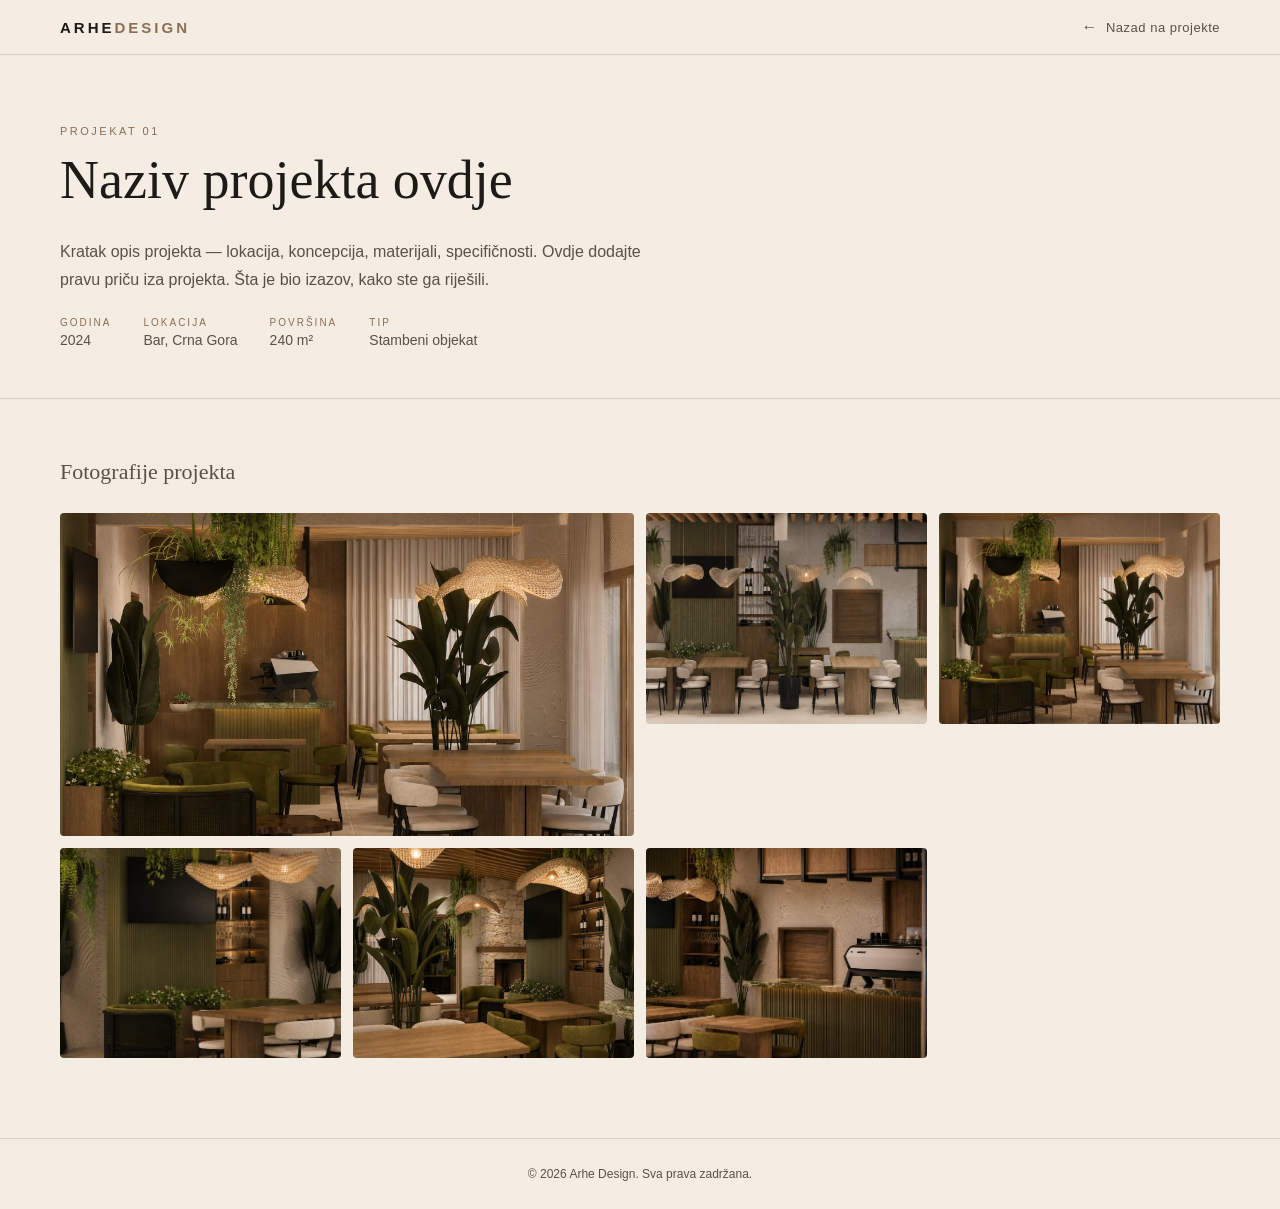
==== projekat-01.html @ 77ddf3cf "Fresh start" ====
<!DOCTYPE html>
<html lang="sr">
<head>
  <meta charset="UTF-8"/>
  <meta name="viewport" content="width=device-width, initial-scale=1.0"/>
  <title>Projekat 01 – Arhe Design</title>
  <style>
    *, *::before, *::after { margin: 0; padding: 0; box-sizing: border-box; }

    :root {
      --cream:     #f4ede4;
      --cream-alt: #ede3d8;
      --sand:      #d6c9b8;
      --ink:       #1e1a17;
      --ink-soft:  #5a5049;
      --accent:    #8c6e52;
      --border:    #ddd0c3;
    }

    body {
      background: var(--cream);
      color: var(--ink);
      font-family: "Helvetica Neue", Arial, sans-serif;
      -webkit-font-smoothing: antialiased;
    }

    /* ---- HEADER ---- */
    header {
      position: sticky; top: 0; z-index: 100;
      display: flex; align-items: center; justify-content: space-between;
      padding: 18px 60px;
      background: rgba(244, 237, 228, 0.92);
      backdrop-filter: blur(8px);
      border-bottom: 1px solid var(--border);
    }
    .logo { font-size: 15px; font-weight: 700; letter-spacing: 3px; text-decoration: none; color: var(--ink); }
    .logo span { color: var(--accent); }
    .back-link {
      display: flex; align-items: center; gap: 8px;
      text-decoration: none; color: var(--ink-soft);
      font-size: 13px; letter-spacing: 0.5px;
      transition: color 0.2s;
    }
    .back-link:hover { color: var(--accent); }
    .back-link::before { content: '←'; font-size: 16px; }

    /* ---- HERO ---- */
    .project-hero {
      padding: 70px 60px 50px;
      border-bottom: 1px solid var(--border);
    }
    .project-hero .eyebrow {
      font-size: 11px; letter-spacing: 2.5px; text-transform: uppercase;
      color: var(--accent); margin-bottom: 14px;
    }
    .project-hero h1 {
      font-family: Georgia, serif; font-weight: 400;
      font-size: clamp(28px, 5vw, 54px); line-height: 1.1;
      margin-bottom: 20px;
    }
    .project-meta {
      display: flex; flex-wrap: wrap; gap: 32px;
      margin-top: 24px;
    }
    .meta-item { display: flex; flex-direction: column; gap: 4px; }
    .meta-label { font-size: 10px; letter-spacing: 2px; text-transform: uppercase; color: var(--accent); }
    .meta-value { font-size: 14px; color: var(--ink-soft); }

    .project-desc {
      max-width: 620px; color: var(--ink-soft);
      font-size: 16px; line-height: 1.7; margin-top: 28px;
    }

    /* ---- GALLERY ---- */
    .gallery-section { padding: 60px 60px 80px; }
    .gallery-section h2 {
      font-family: Georgia, serif; font-weight: 400;
      font-size: 22px; margin-bottom: 28px; color: var(--ink-soft);
    }

    .gallery {
      display: grid;
      grid-template-columns: repeat(auto-fill, minmax(280px, 1fr));
      gap: 12px;
    }

    /* First image spans 2 columns as featured */
    .gallery-item:first-child {
      grid-column: span 2;
    }

    .gallery-item {
      aspect-ratio: 4/3;
      overflow: hidden;
      border-radius: 4px;
      cursor: pointer;
      background: var(--sand);
      position: relative;
    }
    .gallery-item:first-child { aspect-ratio: 16/9; }

    .gallery-item img {
      width: 100%; height: 100%;
      object-fit: cover;
      display: block;
      transition: transform 0.4s ease;
    }
    .gallery-item:hover img { transform: scale(1.04); }

    /* Overlay hint */
    .gallery-item::after {
      content: '⊕';
      position: absolute; top: 50%; left: 50%;
      transform: translate(-50%, -50%) scale(0.7);
      font-size: 32px; color: white;
      opacity: 0; transition: opacity 0.25s, transform 0.25s;
      pointer-events: none;
      text-shadow: 0 2px 8px rgba(0,0,0,0.4);
    }
    .gallery-item:hover::after { opacity: 1; transform: translate(-50%, -50%) scale(1); }

    /* Placeholder when no image */
    .gallery-item .placeholder {
      width: 100%; height: 100%;
      display: flex; flex-direction: column;
      align-items: center; justify-content: center;
      gap: 8px;
      color: var(--ink-soft);
      font-size: 13px; letter-spacing: 1px;
      background: var(--sand);
    }
    .gallery-item .placeholder span { font-size: 28px; opacity: 0.4; }

    /* ---- LIGHTBOX ---- */
    .lightbox {
      display: none;
      position: fixed; inset: 0; z-index: 1000;
      background: rgba(20, 16, 14, 0.94);
      align-items: center; justify-content: center;
    }
    .lightbox.active { display: flex; }

    .lightbox img {
      max-width: 90vw; max-height: 88vh;
      object-fit: contain;
      border-radius: 3px;
      box-shadow: 0 24px 64px rgba(0,0,0,0.5);
    }

    .lb-close {
      position: absolute; top: 24px; right: 30px;
      font-size: 28px; color: white; cursor: pointer;
      background: none; border: none; line-height: 1;
      opacity: 0.7; transition: opacity 0.2s;
    }
    .lb-close:hover { opacity: 1; }

    .lb-prev, .lb-next {
      position: absolute; top: 50%; transform: translateY(-50%);
      font-size: 22px; color: white; cursor: pointer;
      background: rgba(255,255,255,0.1); border: none;
      width: 48px; height: 48px; border-radius: 50%;
      display: flex; align-items: center; justify-content: center;
      transition: background 0.2s; backdrop-filter: blur(4px);
    }
    .lb-prev { left: 24px; }
    .lb-next { right: 24px; }
    .lb-prev:hover, .lb-next:hover { background: rgba(255,255,255,0.2); }

    .lb-counter {
      position: absolute; bottom: 24px; left: 50%; transform: translateX(-50%);
      font-size: 12px; color: rgba(255,255,255,0.5); letter-spacing: 1.5px;
    }

    /* ---- FOOTER ---- */
    footer {
      text-align: center; padding: 28px;
      font-size: 12px; color: var(--ink-soft);
      border-top: 1px solid var(--border);
    }

    /* ---- RESPONSIVE ---- */
    @media (max-width: 768px) {
      header { padding: 16px 20px; }
      .project-hero { padding: 40px 20px 32px; }
      .gallery-section { padding: 40px 20px 60px; }
      .gallery-item:first-child { grid-column: span 1; aspect-ratio: 4/3; }
      .gallery { grid-template-columns: 1fr 1fr; gap: 8px; }
      .lb-prev { left: 10px; }
      .lb-next { right: 10px; }
    }
    @media (max-width: 480px) {
      .gallery { grid-template-columns: 1fr; }
    }
  </style>
</head>
<body>

  <header>
    <a href="index.html" class="logo">ARHE<span>DESIGN</span></a>
    <a href="index.html#projects" class="back-link">Nazad na projekte</a>
  </header>

  <!-- PROJECT INFO -->
  <div class="project-hero">
    <p class="eyebrow">Projekat 01</p>
    <h1>Naziv projekta ovdje</h1>
    <p class="project-desc">
      Kratak opis projekta — lokacija, koncepcija, materijali, specifičnosti. 
      Ovdje dodajte pravu priču iza projekta. Šta je bio izazov, kako ste ga riješili.
    </p>
    <div class="project-meta">
      <div class="meta-item">
        <span class="meta-label">Godina</span>
        <span class="meta-value">2024</span>
      </div>
      <div class="meta-item">
        <span class="meta-label">Lokacija</span>
        <span class="meta-value">Bar, Crna Gora</span>
      </div>
      <div class="meta-item">
        <span class="meta-label">Površina</span>
        <span class="meta-value">240 m²</span>
      </div>
      <div class="meta-item">
        <span class="meta-label">Tip</span>
        <span class="meta-value">Stambeni objekat</span>
      </div>
    </div>
  </div>

  <!-- GALLERY -->
  <div class="gallery-section">
    <h2>Fotografije projekta</h2>

    <!--
      KAKO DODATI SLIKE:
      Zamijenite "placeholder" div-ove sa:
        <div class="gallery-item">
          <img src="projekat-01/slika-1.jpg" alt="Opis slike">
        </div>

      Preporučena organizacija fajlova:
        projekat-01/
          slika-1.jpg
          slika-2.jpg
          ...
    -->

    <div class="gallery" id="gallery">

      <div class="gallery-item">
        <img src="images/projekat-1/slika1.1.jpg" alt="Slika 1.1">
      </div>
      <div class="gallery-item">
        <img src="images/projekat-1/slika1.2.jpg" alt="Slika 1.2">
      </div>
      <div class="gallery-item">
        <img src="images/projekat-1/slika1.3.jpg" alt="Slika 1.3">
      </div>
      <div class="gallery-item">
        <img src="images/projekat-1/slika1.4.jpg" alt="Slika 1.4">
      </div>
      <div class="gallery-item">
        <img src="images/projekat-1/slika1.5.jpg" alt="Slika 1.5">
      </div>
      <div class="gallery-item">
        <img src="images/projekat-1/slika1.6.jpg" alt="Slika 1.6">
      </div>

    </div>
  </div>

  <!-- LIGHTBOX -->
  <div class="lightbox" id="lightbox" role="dialog" aria-modal="true" aria-label="Pregled slike">
    <button class="lb-close" id="lb-close" aria-label="Zatvori">✕</button>
    <button class="lb-prev" id="lb-prev" aria-label="Prethodna">‹</button>
    <img id="lb-img" src="" alt=""/>
    <button class="lb-next" id="lb-next" aria-label="Sljedeća">›</button>
    <p class="lb-counter" id="lb-counter"></p>
  </div>

  <footer>
    <p>© 2026 Arhe Design. Sva prava zadržana.</p>
  </footer>

  <script>
    const gallery   = document.getElementById('gallery');
    const lightbox  = document.getElementById('lightbox');
    const lbImg     = document.getElementById('lb-img');
    const lbCounter = document.getElementById('lb-counter');

    // Collect only items that have a real <img> (not placeholders)
    let images = [];
    let current = 0;

    function buildImageList() {
      images = [...gallery.querySelectorAll('.gallery-item img')];
    }

    function openLightbox(index) {
      buildImageList();
      if (!images.length) return;
      current = index;
      showImage(current);
      lightbox.classList.add('active');
      document.body.style.overflow = 'hidden';
    }

    function closeLightbox() {
      lightbox.classList.remove('active');
      document.body.style.overflow = '';
    }

    function showImage(index) {
      lbImg.src = images[index].src;
      lbImg.alt = images[index].alt;
      lbCounter.textContent = `${index + 1} / ${images.length}`;
    }

    function prev() { current = (current - 1 + images.length) % images.length; showImage(current); }
    function next() { current = (current + 1) % images.length; showImage(current); }

    // Attach click to gallery items
    gallery.addEventListener('click', e => {
      const item = e.target.closest('.gallery-item');
      if (!item) return;
      buildImageList();
      const img = item.querySelector('img');
      if (!img) return;
      const idx = images.indexOf(img);
      if (idx !== -1) openLightbox(idx);
    });

    document.getElementById('lb-close').addEventListener('click', closeLightbox);
    document.getElementById('lb-prev').addEventListener('click', prev);
    document.getElementById('lb-next').addEventListener('click', next);

    // Click outside image closes
    lightbox.addEventListener('click', e => { if (e.target === lightbox) closeLightbox(); });

    // Keyboard navigation
    document.addEventListener('keydown', e => {
      if (!lightbox.classList.contains('active')) return;
      if (e.key === 'ArrowLeft')  prev();
      if (e.key === 'ArrowRight') next();
      if (e.key === 'Escape')     closeLightbox();
    });
  </script>

</body>
</html>
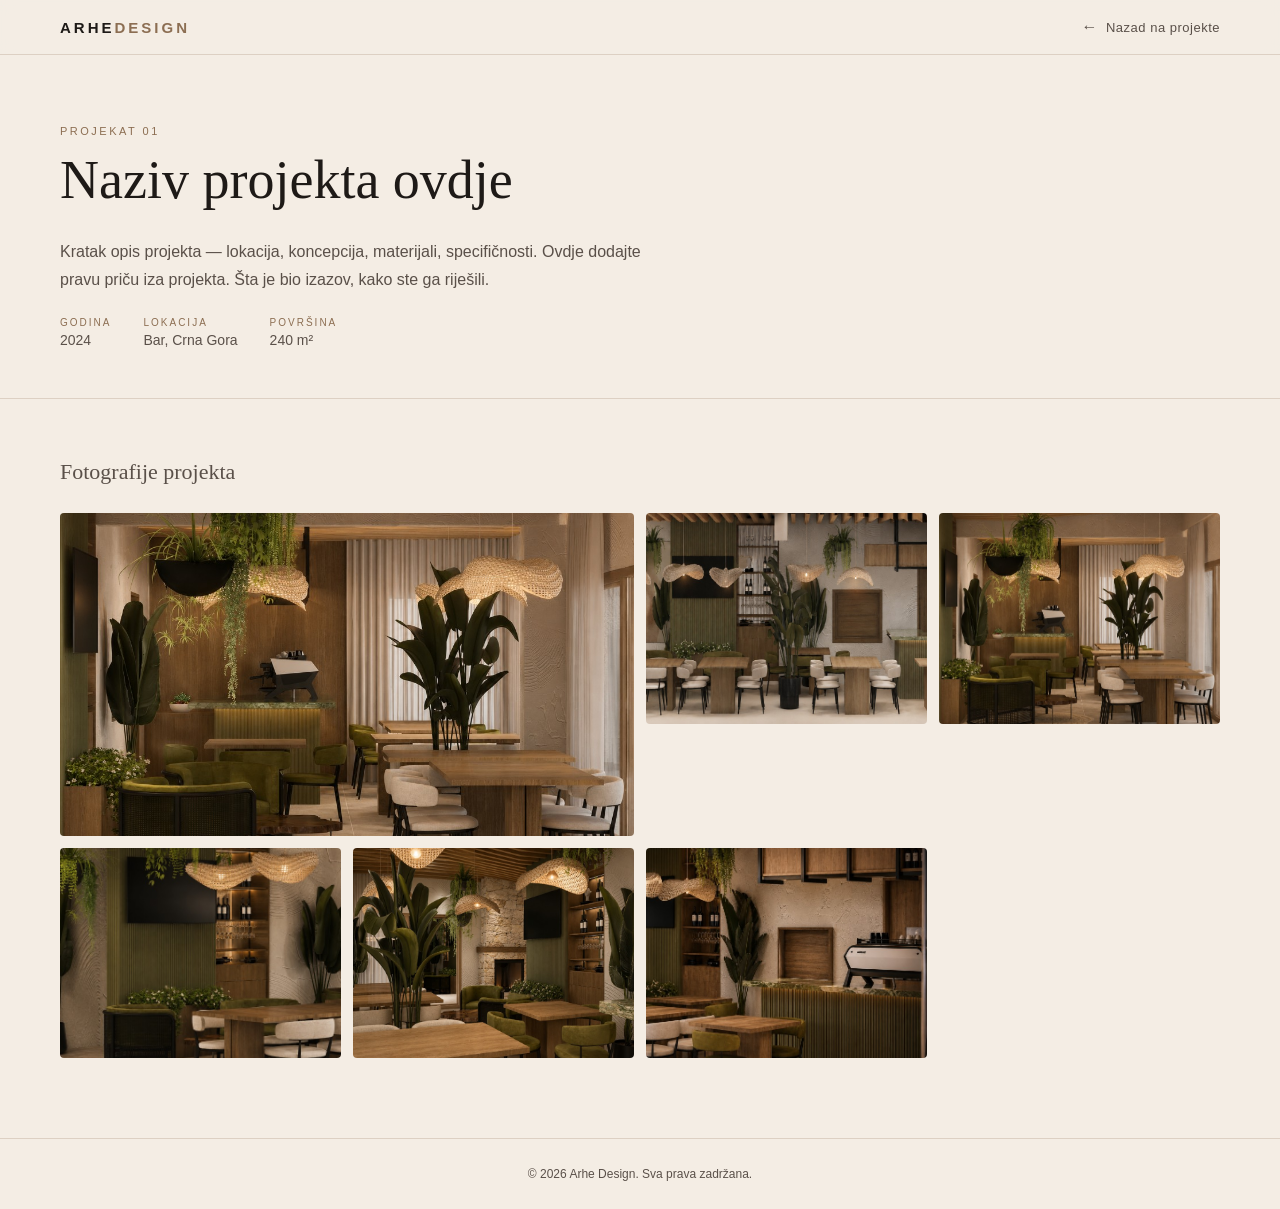
==== commit 0b0fd911: "Changes" ====
--- a/projekat-01.html
+++ b/projekat-01.html
@@ -222,10 +222,10 @@
         <span class="meta-label">Površina</span>
         <span class="meta-value">240 m²</span>
       </div>
-      <div class="meta-item">
+      <!--<div class="meta-item">
         <span class="meta-label">Tip</span>
         <span class="meta-value">Stambeni objekat</span>
-      </div>
+      </div> -->
     </div>
   </div>
 
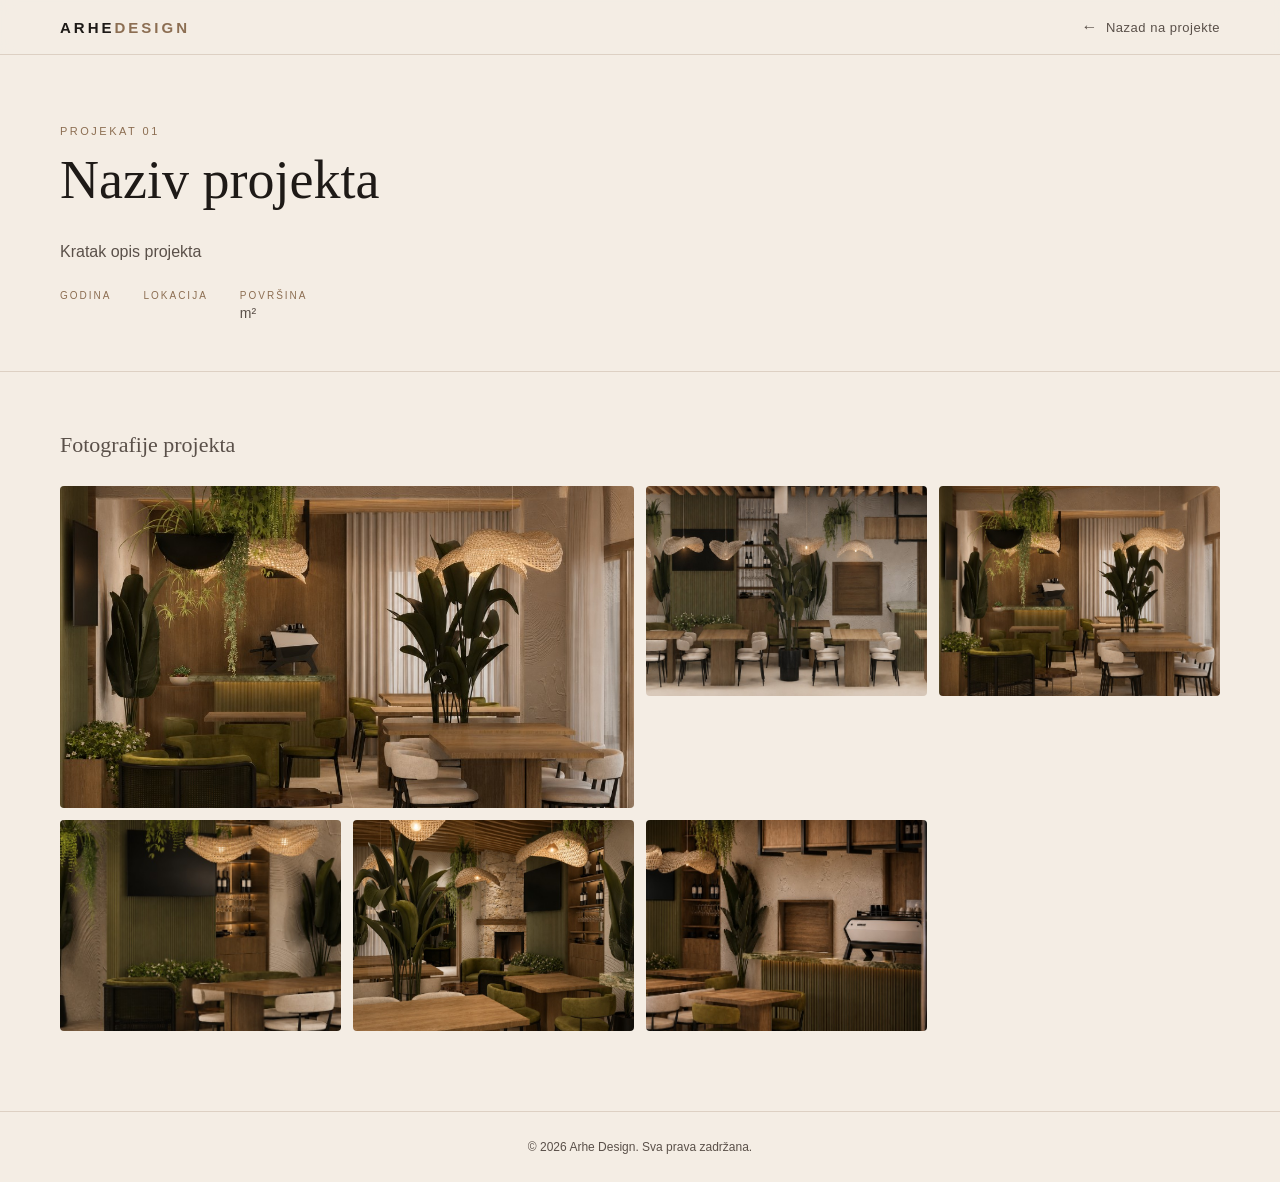
==== commit 962fd664: "Changes" ====
--- a/projekat-01.html
+++ b/projekat-01.html
@@ -204,23 +204,22 @@
   <!-- PROJECT INFO -->
   <div class="project-hero">
     <p class="eyebrow">Projekat 01</p>
-    <h1>Naziv projekta ovdje</h1>
+    <h1>Naziv projekta</h1>
     <p class="project-desc">
-      Kratak opis projekta — lokacija, koncepcija, materijali, specifičnosti. 
-      Ovdje dodajte pravu priču iza projekta. Šta je bio izazov, kako ste ga riješili.
+      Kratak opis projekta 
     </p>
     <div class="project-meta">
       <div class="meta-item">
         <span class="meta-label">Godina</span>
-        <span class="meta-value">2024</span>
+        <span class="meta-value"></span>
       </div>
       <div class="meta-item">
         <span class="meta-label">Lokacija</span>
-        <span class="meta-value">Bar, Crna Gora</span>
+        <span class="meta-value"></span>
       </div>
       <div class="meta-item">
         <span class="meta-label">Površina</span>
-        <span class="meta-value">240 m²</span>
+        <span class="meta-value">m²</span>
       </div>
       <!--<div class="meta-item">
         <span class="meta-label">Tip</span>
